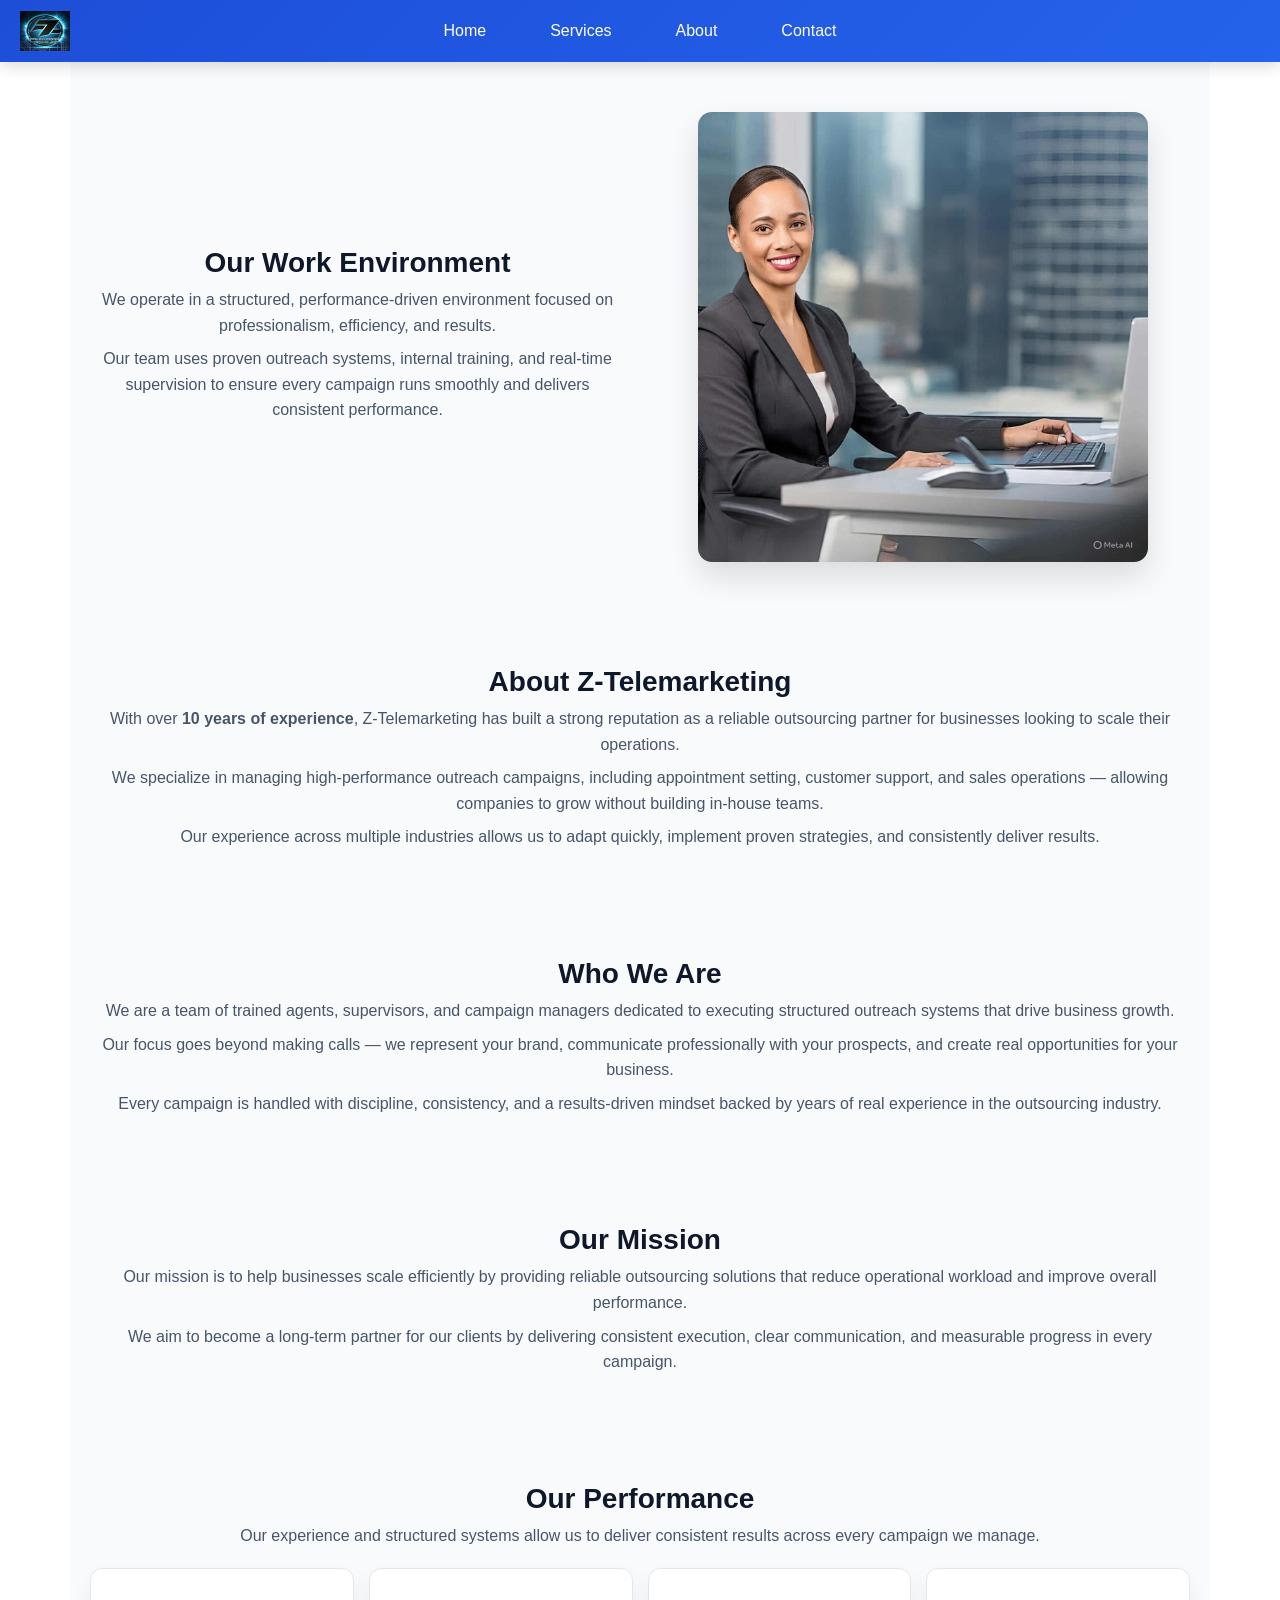
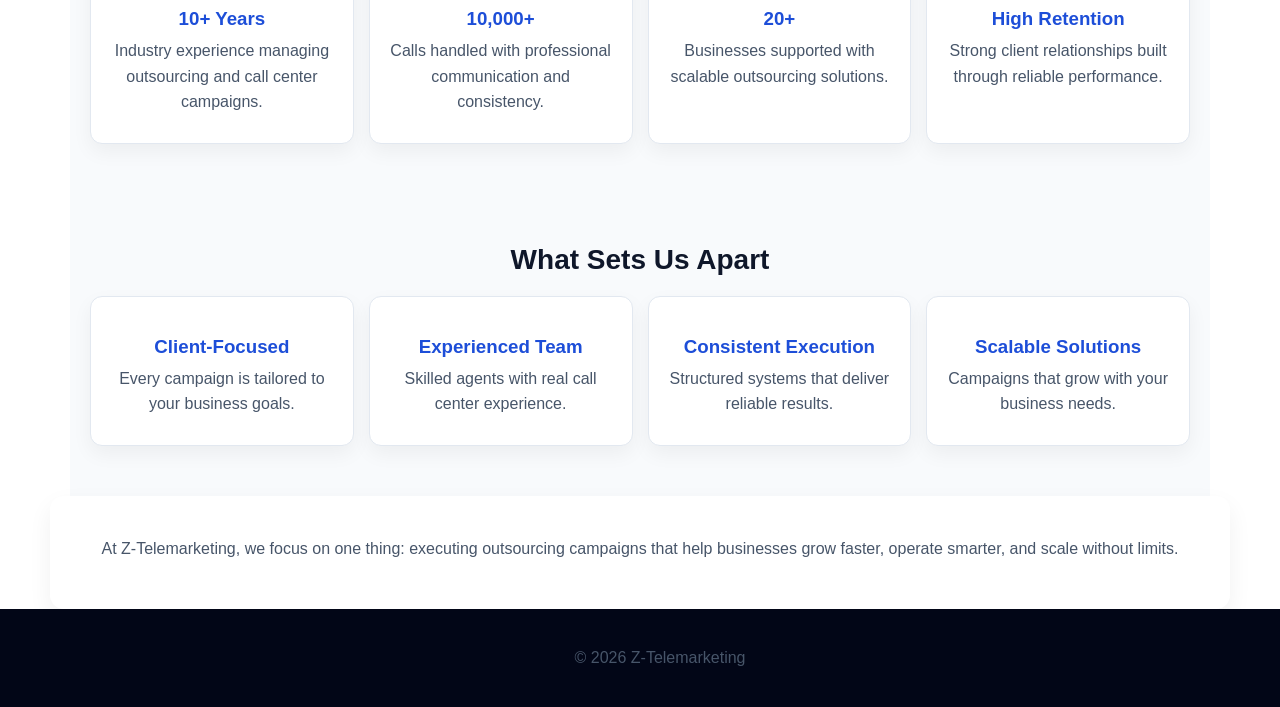
==== about.html @ 112f91d5 "Change section class from 'split' to 'section flex'" ====
<!DOCTYPE html>
<html>
<head>
<title>About</title>
<link rel="stylesheet" href="style.css">

<style>

/* GLOBAL RESET */
body {
    margin: 0;
    font-family: Arial, sans-serif;
    background: #f8fafc;
    color: #0f172a;
}

/* NAVBAR */
nav {
    display: flex;
    align-items: center;
    gap: 18px;
    padding: 15px 30px;
    background: linear-gradient(135deg, #1d4ed8, #2563eb);
    position: sticky;
    top: 0;
    z-index: 1000;
    box-shadow: 0 4px 15px rgba(0,0,0,0.15);
}

nav img {
    height: 40px;
}

nav a {
    color: white;
    text-decoration: none;
    font-weight: 500;
    padding: 7px 12px;
    border-radius: 6px;
    transition: 0.25s;
}

nav a:hover {
    background: rgba(255,255,255,0.15);
}

nav a.active {
    background: rgba(255,255,255,0.25);
}

/* SECTIONS (FIXED SPACING 🔥) */
.section {
    padding: 50px 20px; /* reduced from 80px */
    max-width: 1100px;
    margin: auto;
}

/* TITLES */
h2 {
    font-size: 28px;
    margin-bottom: 10px;
}

/* TEXT */
p {
    font-size: 16px;
    line-height: 1.6;
    color: #475569;
}

/* FLEX */
.flex {
    display: flex;
    align-items: center;
    justify-content: space-between;
    gap: 30px;
    flex-wrap: wrap;
}

/* IMAGE */
.section img {
    width: 100%;
    max-width: 450px;
    border-radius: 14px;
    box-shadow: 0 15px 30px rgba(0,0,0,0.12);
}

/* CARDS */
.cards {
    display: grid;
    grid-template-columns: repeat(auto-fit, minmax(220px, 1fr));
    gap: 15px;
    margin-top: 20px;
}

.card {
    background: white;
    padding: 20px;
    border-radius: 12px;
    border: 1px solid #e2e8f0;
    box-shadow: 0 8px 20px rgba(0,0,0,0.05);
}

.card h3 {
    color: #1d4ed8;
    margin-bottom: 8px;
}

/* FINAL */
.final {
    background: white;
    text-align: center;
    padding: 40px;
    border-radius: 14px;
    box-shadow: 0 10px 25px rgba(0,0,0,0.06);
}

</style>
</head>
<meta name="viewport" content="width=device-width, initial-scale=1.0">
<body>

<!-- NAV -->

<nav>
    <img src="logo.png">

    <div class="nav-links">
        <a href="index.html">Home</a>
        <a href="services.html">Services</a>
        <a href="about.html">About</a>
        <a href="contact.html">Contact</a>
    </div>
</nav>
<!-- WORK ENVIRONMENT -->
<section class="section flex">

<div style="flex:1; min-width:280px;">
<h2>Our Work Environment</h2>

<p>
We operate in a structured, performance-driven environment focused on professionalism, efficiency, and results.
</p>

<p>
Our team uses proven outreach systems, internal training, and real-time supervision to ensure every campaign runs smoothly and delivers consistent performance.
</p>
</div>

<div style="flex:1; min-width:280px;">
<img src="office.png">
</div>

</section>

<!-- ABOUT -->
<section class="section" style="text-align:center;">

<h2>About Z-Telemarketing</h2>

<p>
With over <strong>10 years of experience</strong>, Z-Telemarketing has built a strong reputation as a reliable outsourcing partner for businesses looking to scale their operations.
</p>

<p>
We specialize in managing high-performance outreach campaigns, including appointment setting, customer support, and sales operations — allowing companies to grow without building in-house teams.
</p>

<p>
Our experience across multiple industries allows us to adapt quickly, implement proven strategies, and consistently deliver results.
</p>

</section>

<!-- WHO WE ARE -->
<section class="section">

<h2>Who We Are</h2>

<p>
We are a team of trained agents, supervisors, and campaign managers dedicated to executing structured outreach systems that drive business growth.
</p>

<p>
Our focus goes beyond making calls — we represent your brand, communicate professionally with your prospects, and create real opportunities for your business.
</p>

<p>
Every campaign is handled with discipline, consistency, and a results-driven mindset backed by years of real experience in the outsourcing industry.
</p>

</section>

<!-- MISSION -->
<section class="section">

<h2>Our Mission</h2>

<p>
Our mission is to help businesses scale efficiently by providing reliable outsourcing solutions that reduce operational workload and improve overall performance.
</p>

<p>
We aim to become a long-term partner for our clients by delivering consistent execution, clear communication, and measurable progress in every campaign.
</p>

</section>

<!-- RESULTS (FIXED 🔥) -->
<section class="section" style="text-align:center;">

<h2>Our Performance</h2>

<p>
Our experience and structured systems allow us to deliver consistent results across every campaign we manage.
</p>

<div class="cards">

<div class="card">
<h3>10+ Years</h3>
<p>Industry experience managing outsourcing and call center campaigns.</p>
</div>

<div class="card">
<h3>10,000+</h3>
<p>Calls handled with professional communication and consistency.</p>
</div>

<div class="card">
<h3>20+</h3>
<p>Businesses supported with scalable outsourcing solutions.</p>
</div>

<div class="card">
<h3>High Retention</h3>
<p>Strong client relationships built through reliable performance.</p>
</div>

</div>

</section>

<!-- WHAT SETS US APART -->
<section class="section">

<h2>What Sets Us Apart</h2>

<div class="cards">

<div class="card">
<h3>Client-Focused</h3>
<p>Every campaign is tailored to your business goals.</p>
</div>

<div class="card">
<h3>Experienced Team</h3>
<p>Skilled agents with real call center experience.</p>
</div>

<div class="card">
<h3>Consistent Execution</h3>
<p>Structured systems that deliver reliable results.</p>
</div>

<div class="card">
<h3>Scalable Solutions</h3>
<p>Campaigns that grow with your business needs.</p>
</div>

</div>

</section>

<!-- FINAL -->
<section class="section final">

<p>
At Z-Telemarketing, we focus on one thing: executing outsourcing campaigns that help businesses grow faster, operate smarter, and scale without limits.
</p>

</section>
<footer>
<p>© 2026 Z-Telemarketing</p>

</body>
</html>
---- style.css ----
body {
    margin: 0;
    font-family: Arial, sans-serif;
    background: white;
    overflow-x: hidden;
    color: #0f172a;
}

/* NAVBAR (GLOBAL FIXED) */
nav {
    background: linear-gradient(135deg, #1d4ed8, #2563eb); /* 🔥 SAME EVERYWHERE */
    display: flex;
    align-items: center;
    justify-content: center;
    padding: 15px 20px;
    position: sticky;
    top: 0;
    z-index: 1000;
}

/* NAV LINKS */
.nav-links {
    display: flex;
    gap: 40px;
}

/* LOGO LEFT */
nav img {
    position: absolute;
    left: 20px;
    width: 50px;
}

/* LINKS */
nav a {
    color: white;
    text-decoration: none;
    font-weight: 500;
    padding: 6px 10px;
    border-radius: 6px;
    transition: 0.3s;
}

/* ACTIVE + HOVER */
nav a.active {
    background: rgba(255,255,255,0.25);
    transform: scale(1.05);
}

nav a:hover {
    background: rgba(255,255,255,0.15);
}

/* HERO */
.hero {
    background: linear-gradient(135deg, #1d4ed8, #3b82f6, #60a5fa);
    color: white;
    text-align: center;
    padding: 55px 20px;
    margin: 0;
}

/* BUTTON */
.btn {
    display: inline-block;
    background: white;
    color: #1d4ed8;
    padding: 10px 20px;
    text-decoration: none;
    border-radius: 6px;
    margin-top: 15px;
    width: auto !important;
}

.btn:hover {
    background: #e2e8f0;
}

/* SECTIONS (FIXED SPACING) */
.section {
    padding: 35px 20px;
    text-align: center;
    background: #f8fafc;
    max-width: 1100px;
    margin: 0 auto 10px auto; /* 🔥 removes big gaps */
}

.section h2 {
    margin: 0 0 8px 0;
}

.section p {
    margin: 0 0 8px 0;
    line-height: 1.6;
}

/* GRID */
.cards {
    display: grid;
    grid-template-columns: repeat(auto-fit, minmax(220px, 1fr));
    gap: 20px;
    margin-top: 20px;
}

/* CARD */
.card {
    background: white;
    padding: 20px;
    border-radius: 12px;
    color: #0f172a;
    box-shadow: 0 8px 20px rgba(0,0,0,0.08);
    border: 1px solid #e2e8f0;
    transition: 0.3s;
}

.card:hover {
    transform: translateY(-5px);
    box-shadow: 0 12px 25px rgba(0,0,0,0.12);
}

.card h3 {
    color: #1d4ed8;
}

/* SERVICE CARDS */
.service-card {
    background: white;
    padding: 30px 20px;
    border-radius: 12px;
    text-align: center;
    box-shadow: 0 8px 25px rgba(0,0,0,0.08);
    transition: 0.3s;
}

.service-card:hover {
    transform: translateY(-5px);
    box-shadow: 0 12px 30px rgba(0,0,0,0.12);
}

.service-card h3 {
    color: #2563eb;
    margin-top: 10px;
}

.service-card p {
    color: #555;
    font-size: 14px;
}

/* ICON */
.icon {
    font-size: 30px;
    background: #e0ecff;
    color: #2563eb;
    width: 60px;
    height: 60px;
    display: flex;
    align-items: center;
    justify-content: center;
    border-radius: 50%;
    margin: auto;
}

/* FORM */
form {
    max-width: 500px;
    margin: 20px auto;
    text-align: center;
}

form input,
form textarea {
    width: 100%;
    padding: 14px;
    margin: 12px 0;
    border-radius: 8px;
    border: 1px solid #cbd5e1;
    font-size: 15px;
}

form input:focus,
form textarea:focus {
    border-color: #0284c7;
    box-shadow: 0 0 5px rgba(2,132,199,0.4);
    outline: none;
}

form button {
    width: auto;
    padding: 12px 25px;
    background: #0284c7;
    color: white;
    border: none;
    border-radius: 8px;
    font-size: 16px;
    cursor: pointer;
    transition: 0.3s;
}

form button:hover {
    background: #0369a1;
}

/* IMAGES */
.section img {
    max-width: 100%;
    height: auto;
    border-radius: 10px;
}

/* 🔥 FOOTER FIX (FULL WIDTH) */
footer {
    background: #020617;
    color: white;
    text-align: center;
    padding: 20px;
    width: 100%;
    margin: 0;
}

/* GLOBAL */
html, body {
    background: white !important;
}
/* 📱 MOBILE RESPONSIVE */
@media (max-width: 768px) {

    /* NAVBAR STACK */
    nav {
        flex-direction: column;
        padding: 10px;
    }

    nav img {
        position: static;
        margin-bottom: 10px;
    }

    .nav-links {
        flex-direction: column;
        gap: 10px;
        align-items: center;
    }

    /* HERO SMALLER */
    .hero {
        padding: 40px 15px;
    }

    .hero h1 {
        font-size: 22px;
    }

    .hero p {
        font-size: 14px;
    }

    /* SECTIONS */
    .section {
        padding: 25px 15px;
    }

    /* STACK SIDE-BY-SIDE CONTENT */
    .split {
    display: flex;
    align-items: center;
    justify-content: space-between;
    gap: 30px;
    flex-wrap: wrap;
}

    /* CARDS FULL WIDTH */
    .cards {
        grid-template-columns: 1fr;
    }

    /* BUTTON */
    .btn {
        width: 100%;
        max-width: 250px;
    }

    /* FORM */
    form {
        width: 100%;
        padding: 0 10px;
    }

}
/* ================= MOBILE FIX ================= */
@media (max-width: 768px) {

    /* NAVBAR FIX */
    nav {
        flex-direction: column;
        justify-content: center;
        align-items: center;
        padding: 20px;
    }

    nav img {
        position: static;
        margin-bottom: 10px;
    }

    .nav-links {
        flex-direction: column;
        gap: 15px;
        align-items: center;
    }

    /* HERO TEXT */
    .hero {
        padding: 40px 15px;
    }

    .hero h1 {
        font-size: 22px;
    }

    .hero p {
        font-size: 14px;
    }

    /* FLEX / SPLIT FIX (THIS IS THE BIG ONE) */
    .flex,
    .split {
        flex-direction: column;
        text-align: center;
    }

    .flex div,
    .split div {
        text-align: center;
    }

    /* IMAGE FIX */
    .section img {
        max-width: 100%;
        height: auto;
    }

    /* SECTIONS */
    .section {
        padding: 30px 15px;
    }

    /* CARDS */
    .cards {
        grid-template-columns: 1fr;
    }

    /* FORM */
    form {
        width: 100%;
        padding: 0 10px;
    }
}
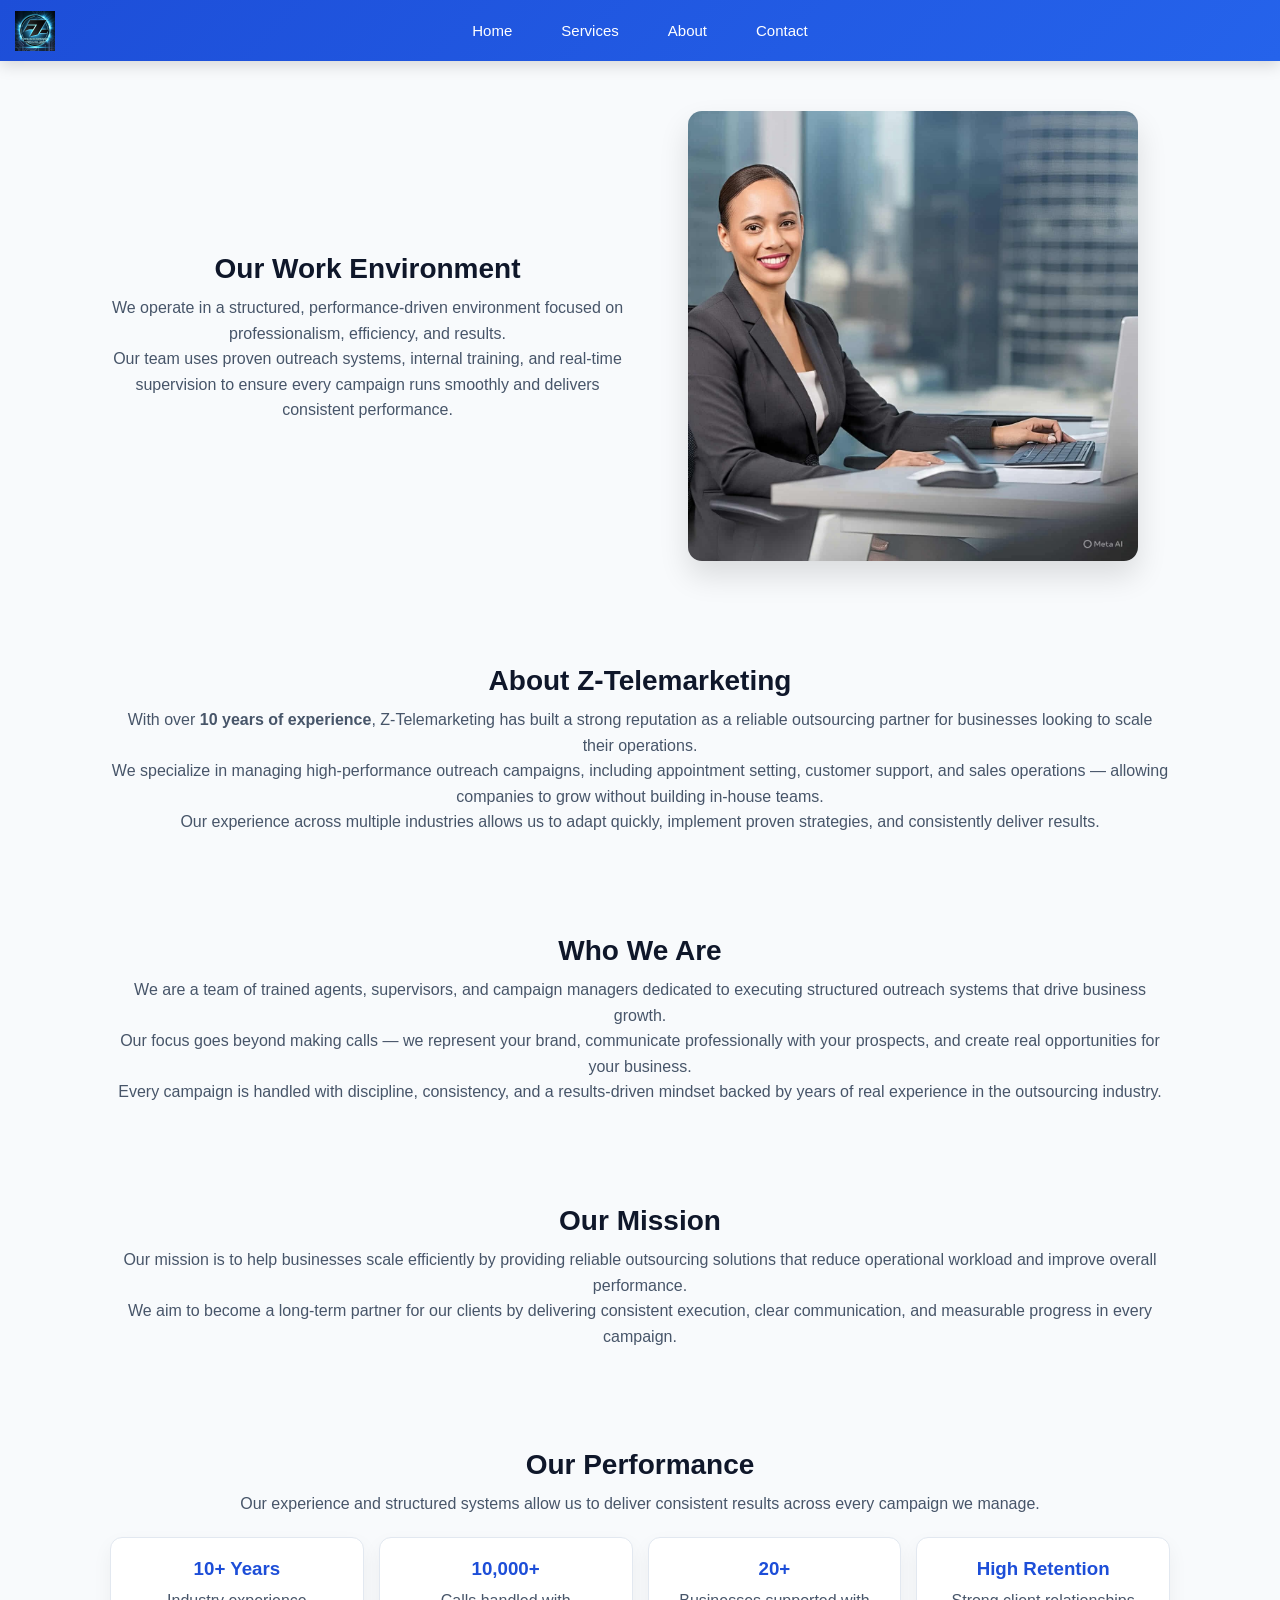
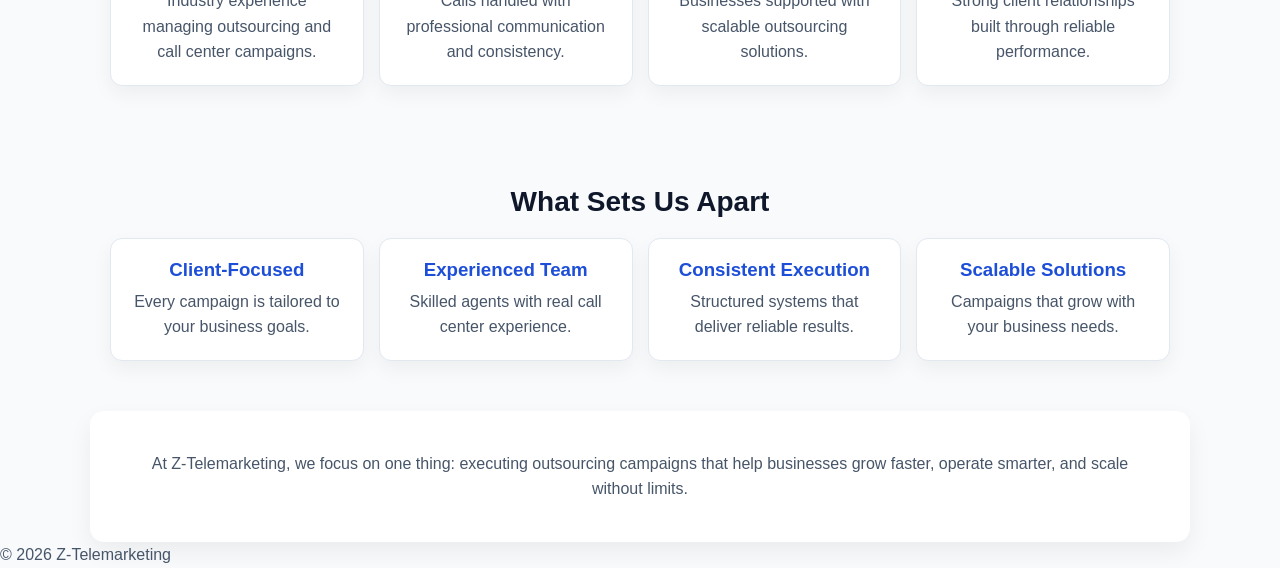
==== commit 25748dc4: "Implement scroll-based navigation visibility Added a scroll event listener to hide and show the navi" ====
--- a/about.html
+++ b/about.html
@@ -282,6 +282,21 @@
 </section>
 <footer>
 <p>© 2026 Z-Telemarketing</p>
-
+<script>
+let lastScroll = 0;
+const nav = document.querySelector("nav");
+
+window.addEventListener("scroll", () => {
+    let currentScroll = window.pageYOffset;
+
+    if (currentScroll > lastScroll) {
+        nav.classList.add("hide");
+    } else {
+        nav.classList.remove("hide");
+    }
+
+    lastScroll = currentScroll;
+});
+</script>
 </body>
 </html>
--- a/style.css
+++ b/style.css
@@ -1,100 +1,94 @@
-body {
+/* RESET */
+* {
     margin: 0;
+    padding: 0;
+    box-sizing: border-box;
+}
+
+html, body {
+    width: 100%;
+    overflow-x: hidden;
     font-family: Arial, sans-serif;
-    background: white;
-    overflow-x: hidden;
     color: #0f172a;
 }
 
-/* NAVBAR (GLOBAL FIXED) */
+/* NAVBAR (CONSISTENT COLOR) */
 nav {
-    background: linear-gradient(135deg, #1d4ed8, #2563eb); /* 🔥 SAME EVERYWHERE */
+    background: #0284c7; /* SAME across ALL pages */
     display: flex;
     align-items: center;
     justify-content: center;
-    padding: 15px 20px;
-    position: sticky;
+    padding: 10px 20px;
+    position: fixed; /* 🔥 needed for hide on scroll */
+    width: 100%;
     top: 0;
     z-index: 1000;
+    transition: top 0.3s;
 }
 
-/* NAV LINKS */
-.nav-links {
-    display: flex;
-    gap: 40px;
+/* HIDE NAV ON SCROLL */
+nav.hide {
+    top: -80px;
 }
 
-/* LOGO LEFT */
+/* LOGO */
 nav img {
     position: absolute;
-    left: 20px;
-    width: 50px;
+    left: 15px;
+    width: 40px;
 }
 
 /* LINKS */
+.nav-links {
+    display: flex;
+    gap: 25px;
+}
+
 nav a {
     color: white;
     text-decoration: none;
-    font-weight: 500;
-    padding: 6px 10px;
+    font-size: 15px;
+    padding: 5px 8px;
     border-radius: 6px;
-    transition: 0.3s;
 }
 
-/* ACTIVE + HOVER */
 nav a.active {
     background: rgba(255,255,255,0.25);
-    transform: scale(1.05);
 }
 
-nav a:hover {
-    background: rgba(255,255,255,0.15);
+/* HERO (IMAGE BACKGROUND) */
+.hero {
+    background: url('background.jpg') center/cover no-repeat;
+    color: white;
+    text-align: center;
+    padding: 100px 20px 60px;
+    position: relative;
+    margin-top: 60px; /* 🔥 prevents overlap with navbar */
 }
 
-/* HERO */
-.hero {
-    background: linear-gradient(135deg, #1d4ed8, #3b82f6, #60a5fa);
-    color: white;
-    text-align: center;
-    padding: 55px 20px;
-    margin: 0;
+.hero::before {
+    content: "";
+    position: absolute;
+    width: 100%;
+    height: 100%;
+    background: rgba(0,0,0,0.5);
+    top: 0;
+    left: 0;
 }
 
-/* BUTTON */
-.btn {
-    display: inline-block;
-    background: white;
-    color: #1d4ed8;
-    padding: 10px 20px;
-    text-decoration: none;
-    border-radius: 6px;
-    margin-top: 15px;
-    width: auto !important;
+.hero * {
+    position: relative;
 }
 
-.btn:hover {
-    background: #e2e8f0;
+/* SECTIONS */
+.section {
+    padding: 40px 20px;
+    max-width: 1100px;
+    margin: auto;
+    text-align: center;
 }
 
-/* SECTIONS (FIXED SPACING) */
-.section {
-    padding: 35px 20px;
-    text-align: center;
-    background: #f8fafc;
-    max-width: 1100px;
-    margin: 0 auto 10px auto; /* 🔥 removes big gaps */
-}
-
-.section h2 {
-    margin: 0 0 8px 0;
-}
-
-.section p {
-    margin: 0 0 8px 0;
-    line-height: 1.6;
-}
-
-/* GRID */
+/* CARDS */
 .cards {
     display: grid;
     grid-template-columns: repeat(auto-fit, minmax(220px, 1fr));
@@ -102,257 +96,39 @@
     margin-top: 20px;
 }
 
-/* CARD */
 .card {
     background: white;
     padding: 20px;
     border-radius: 12px;
-    color: #0f172a;
     box-shadow: 0 8px 20px rgba(0,0,0,0.08);
-    border: 1px solid #e2e8f0;
-    transition: 0.3s;
 }
 
-.card:hover {
-    transform: translateY(-5px);
-    box-shadow: 0 12px 25px rgba(0,0,0,0.12);
+/* FOUNDER SECTION */
+.founder {
+    display: flex;
+    align-items: center;
+    gap: 30px;
+    flex-wrap: wrap;
+    text-align: left;
 }
 
-.card h3 {
-    color: #1d4ed8;
+.founder img {
+    width: 200px;
+    border-radius: 12px;
 }
 
-/* SERVICE CARDS */
-.service-card {
-    background: white;
-    padding: 30px 20px;
-    border-radius: 12px;
-    text-align: center;
-    box-shadow: 0 8px 25px rgba(0,0,0,0.08);
-    transition: 0.3s;
-}
-
-.service-card:hover {
-    transform: translateY(-5px);
-    box-shadow: 0 12px 30px rgba(0,0,0,0.12);
-}
-
-.service-card h3 {
-    color: #2563eb;
-    margin-top: 10px;
-}
-
-.service-card p {
-    color: #555;
-    font-size: 14px;
-}
-
-/* ICON */
-.icon {
-    font-size: 30px;
-    background: #e0ecff;
-    color: #2563eb;
-    width: 60px;
-    height: 60px;
-    display: flex;
-    align-items: center;
-    justify-content: center;
-    border-radius: 50%;
-    margin: auto;
-}
-
-/* FORM */
-form {
-    max-width: 500px;
-    margin: 20px auto;
-    text-align: center;
-}
-
-form input,
-form textarea {
-    width: 100%;
-    padding: 14px;
-    margin: 12px 0;
-    border-radius: 8px;
-    border: 1px solid #cbd5e1;
-    font-size: 15px;
-}
-
-form input:focus,
-form textarea:focus {
-    border-color: #0284c7;
-    box-shadow: 0 0 5px rgba(2,132,199,0.4);
-    outline: none;
-}
-
-form button {
-    width: auto;
-    padding: 12px 25px;
-    background: #0284c7;
-    color: white;
-    border: none;
-    border-radius: 8px;
-    font-size: 16px;
-    cursor: pointer;
-    transition: 0.3s;
-}
-
-form button:hover {
-    background: #0369a1;
-}
-
-/* IMAGES */
-.section img {
-    max-width: 100%;
-    height: auto;
-    border-radius: 10px;
-}
-
-/* 🔥 FOOTER FIX (FULL WIDTH) */
-footer {
-    background: #020617;
-    color: white;
-    text-align: center;
-    padding: 20px;
-    width: 100%;
-    margin: 0;
-}
-
-/* GLOBAL */
-html, body {
-    background: white !important;
-}
-/* 📱 MOBILE RESPONSIVE */
+/* MOBILE FIX */
 @media (max-width: 768px) {
-
-    /* NAVBAR STACK */
-    nav {
-        flex-direction: column;
-        padding: 10px;
+    .nav-links {
+        gap: 15px;
     }
 
-    nav img {
-        position: static;
-        margin-bottom: 10px;
+    .hero {
+        padding: 90px 15px 50px;
     }
 
-    .nav-links {
-        flex-direction: column;
-        gap: 10px;
-        align-items: center;
-    }
-
-    /* HERO SMALLER */
-    .hero {
-        padding: 40px 15px;
-    }
-
-    .hero h1 {
-        font-size: 22px;
-    }
-
-    .hero p {
-        font-size: 14px;
-    }
-
-    /* SECTIONS */
-    .section {
-        padding: 25px 15px;
-    }
-
-    /* STACK SIDE-BY-SIDE CONTENT */
-    .split {
-    display: flex;
-    align-items: center;
-    justify-content: space-between;
-    gap: 30px;
-    flex-wrap: wrap;
-}
-
-    /* CARDS FULL WIDTH */
-    .cards {
-        grid-template-columns: 1fr;
-    }
-
-    /* BUTTON */
-    .btn {
-        width: 100%;
-        max-width: 250px;
-    }
-
-    /* FORM */
-    form {
-        width: 100%;
-        padding: 0 10px;
-    }
-
-}
-/* ================= MOBILE FIX ================= */
-@media (max-width: 768px) {
-
-    /* NAVBAR FIX */
-    nav {
-        flex-direction: column;
-        justify-content: center;
-        align-items: center;
-        padding: 20px;
-    }
-
-    nav img {
-        position: static;
-        margin-bottom: 10px;
-    }
-
-    .nav-links {
-        flex-direction: column;
-        gap: 15px;
-        align-items: center;
-    }
-
-    /* HERO TEXT */
-    .hero {
-        padding: 40px 15px;
-    }
-
-    .hero h1 {
-        font-size: 22px;
-    }
-
-    .hero p {
-        font-size: 14px;
-    }
-
-    /* FLEX / SPLIT FIX (THIS IS THE BIG ONE) */
-    .flex,
-    .split {
+    .founder {
         flex-direction: column;
         text-align: center;
     }
-
-    .flex div,
-    .split div {
-        text-align: center;
-    }
-
-    /* IMAGE FIX */
-    .section img {
-        max-width: 100%;
-        height: auto;
-    }
-
-    /* SECTIONS */
-    .section {
-        padding: 30px 15px;
-    }
-
-    /* CARDS */
-    .cards {
-        grid-template-columns: 1fr;
-    }
-
-    /* FORM */
-    form {
-        width: 100%;
-        padding: 0 10px;
-    }
 }
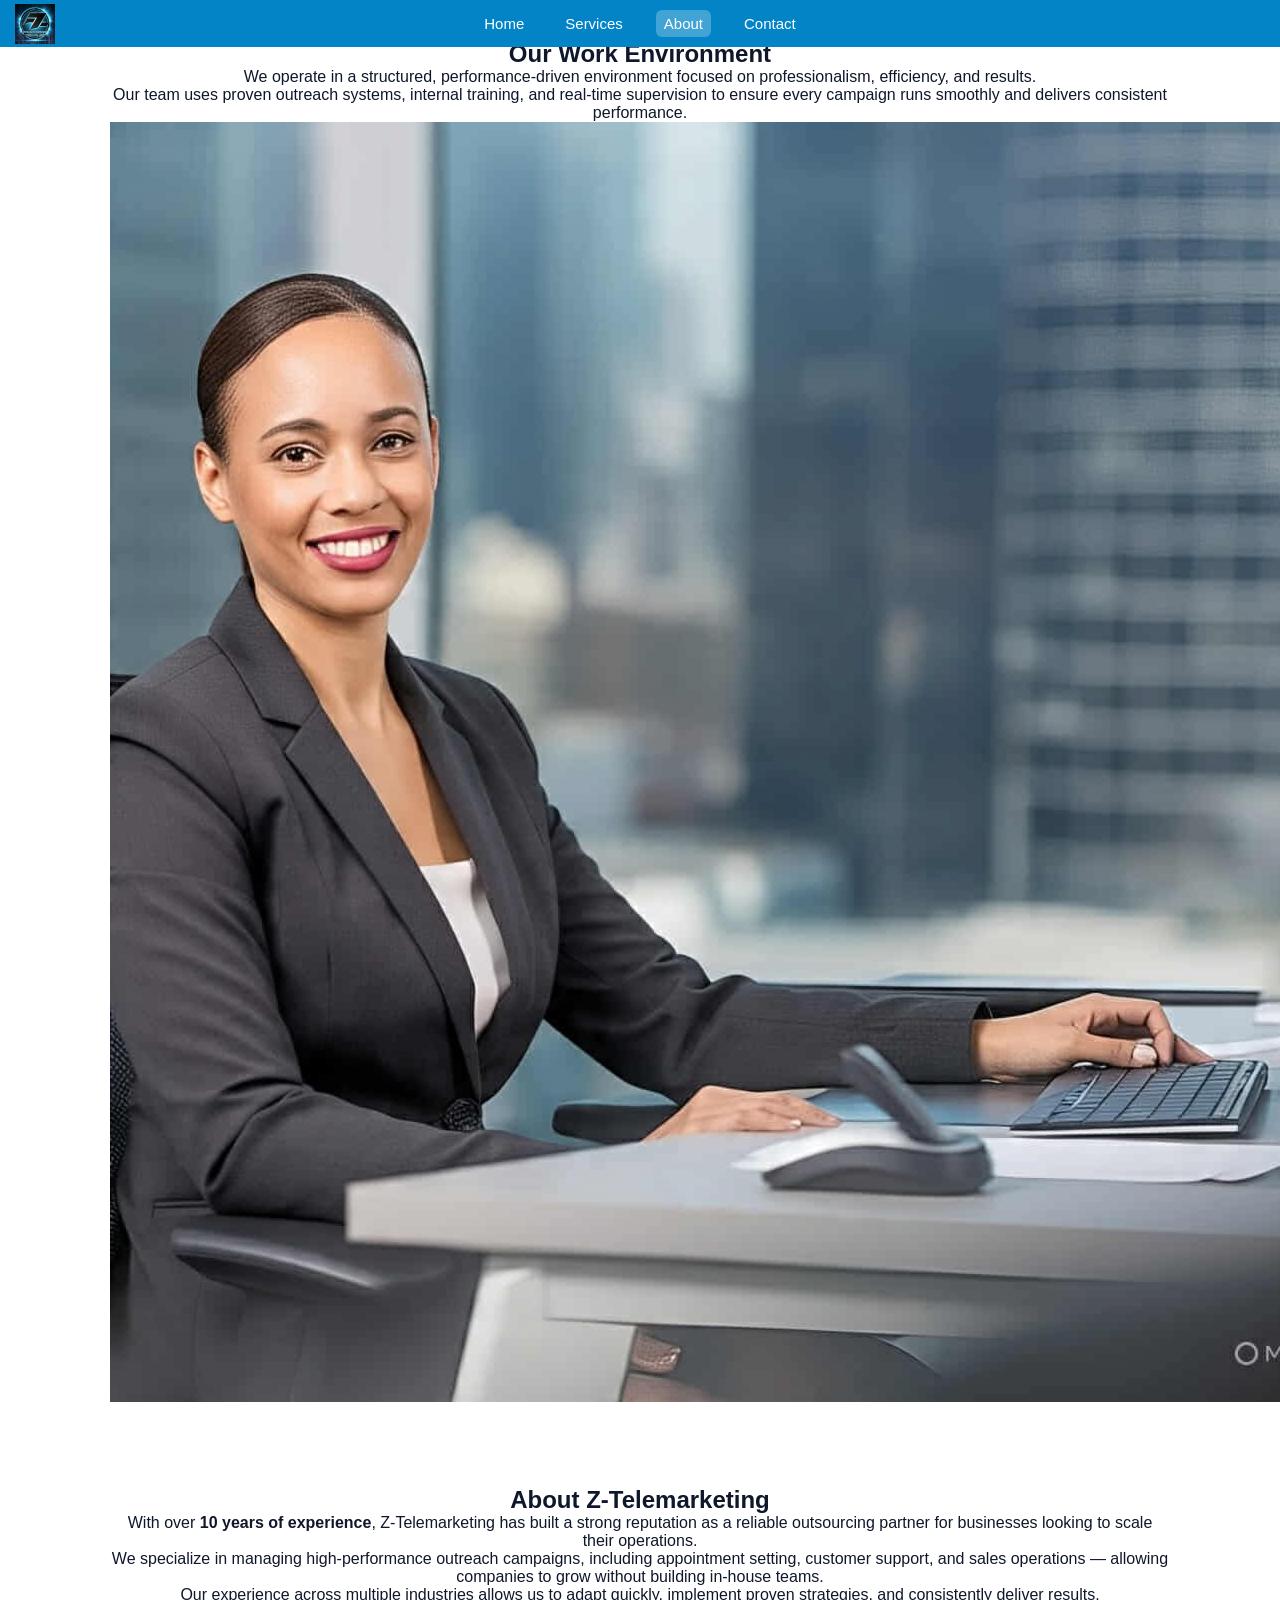
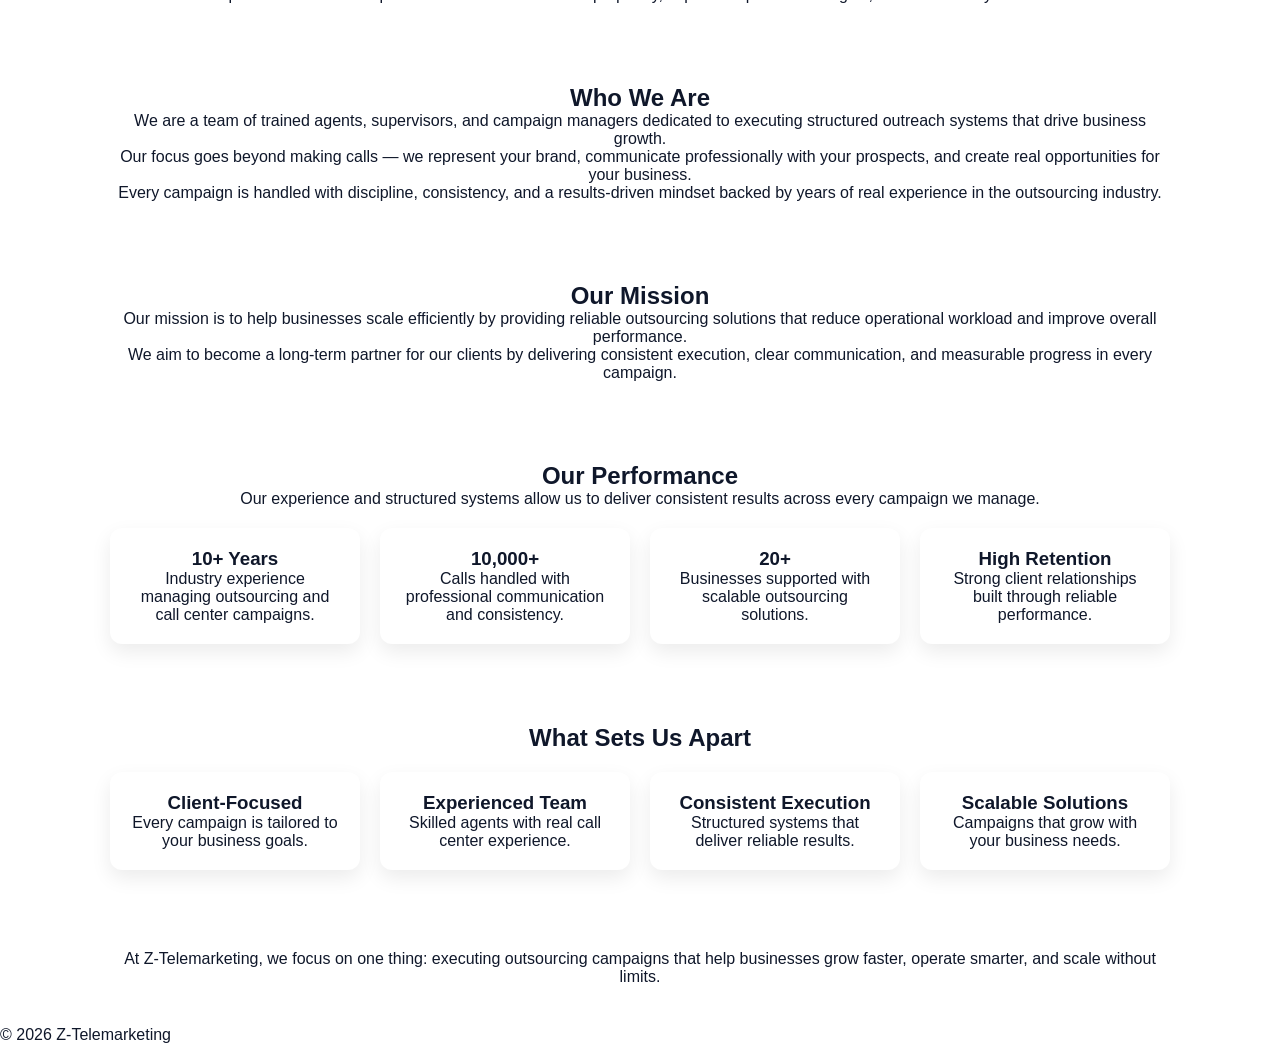
==== commit 05dcb347: "Refactor about.html by cleaning up styles and adding footer Removed inline CSS styles and added a fo" ====
--- a/about.html
+++ b/about.html
@@ -3,135 +3,23 @@
 <head>
 <title>About</title>
 <link rel="stylesheet" href="style.css">
+<meta name="viewport" content="width=device-width, initial-scale=1.0">
+</head>
 
-<style>
-
-/* GLOBAL RESET */
-body {
-    margin: 0;
-    font-family: Arial, sans-serif;
-    background: #f8fafc;
-    color: #0f172a;
-}
-
-/* NAVBAR */
-nav {
-    display: flex;
-    align-items: center;
-    gap: 18px;
-    padding: 15px 30px;
-    background: linear-gradient(135deg, #1d4ed8, #2563eb);
-    position: sticky;
-    top: 0;
-    z-index: 1000;
-    box-shadow: 0 4px 15px rgba(0,0,0,0.15);
-}
-
-nav img {
-    height: 40px;
-}
-
-nav a {
-    color: white;
-    text-decoration: none;
-    font-weight: 500;
-    padding: 7px 12px;
-    border-radius: 6px;
-    transition: 0.25s;
-}
-
-nav a:hover {
-    background: rgba(255,255,255,0.15);
-}
-
-nav a.active {
-    background: rgba(255,255,255,0.25);
-}
-
-/* SECTIONS (FIXED SPACING 🔥) */
-.section {
-    padding: 50px 20px; /* reduced from 80px */
-    max-width: 1100px;
-    margin: auto;
-}
-
-/* TITLES */
-h2 {
-    font-size: 28px;
-    margin-bottom: 10px;
-}
-
-/* TEXT */
-p {
-    font-size: 16px;
-    line-height: 1.6;
-    color: #475569;
-}
-
-/* FLEX */
-.flex {
-    display: flex;
-    align-items: center;
-    justify-content: space-between;
-    gap: 30px;
-    flex-wrap: wrap;
-}
-
-/* IMAGE */
-.section img {
-    width: 100%;
-    max-width: 450px;
-    border-radius: 14px;
-    box-shadow: 0 15px 30px rgba(0,0,0,0.12);
-}
-
-/* CARDS */
-.cards {
-    display: grid;
-    grid-template-columns: repeat(auto-fit, minmax(220px, 1fr));
-    gap: 15px;
-    margin-top: 20px;
-}
-
-.card {
-    background: white;
-    padding: 20px;
-    border-radius: 12px;
-    border: 1px solid #e2e8f0;
-    box-shadow: 0 8px 20px rgba(0,0,0,0.05);
-}
-
-.card h3 {
-    color: #1d4ed8;
-    margin-bottom: 8px;
-}
-
-/* FINAL */
-.final {
-    background: white;
-    text-align: center;
-    padding: 40px;
-    border-radius: 14px;
-    box-shadow: 0 10px 25px rgba(0,0,0,0.06);
-}
-
-</style>
-</head>
-<meta name="viewport" content="width=device-width, initial-scale=1.0">
 <body>
 
 <!-- NAV -->
+<nav>
+<img src="logo.png">
 
-<nav>
-    <img src="logo.png">
+<div class="nav-links">
+<a href="index.html">Home</a>
+<a href="services.html">Services</a>
+<a href="about.html" class="active">About</a>
+<a href="contact.html">Contact</a>
+</div>
+</nav>
 
-    <div class="nav-links">
-        <a href="index.html">Home</a>
-        <a href="services.html">Services</a>
-        <a href="about.html">About</a>
-        <a href="contact.html">Contact</a>
-    </div>
-</nav>
 <!-- WORK ENVIRONMENT -->
 <section class="section flex">
 
@@ -206,7 +94,7 @@
 
 </section>
 
-<!-- RESULTS (FIXED 🔥) -->
+<!-- RESULTS -->
 <section class="section" style="text-align:center;">
 
 <h2>Our Performance</h2>
@@ -280,8 +168,12 @@
 </p>
 
 </section>
+
 <footer>
 <p>© 2026 Z-Telemarketing</p>
+</footer>
+
+<!-- NAV HIDE SCRIPT -->
 <script>
 let lastScroll = 0;
 const nav = document.querySelector("nav");
@@ -298,5 +190,6 @@
     lastScroll = currentScroll;
 });
 </script>
+
 </body>
 </html>
--- a/style.css
+++ b/style.css
@@ -58,7 +58,7 @@
 
 /* HERO (IMAGE BACKGROUND) */
 .hero {
-    background: url('background.jpg') center/cover no-repeat;
+    background: url('background.png') center/cover no-repeat;
     color: white;
     text-align: center;
     padding: 100px 20px 60px;
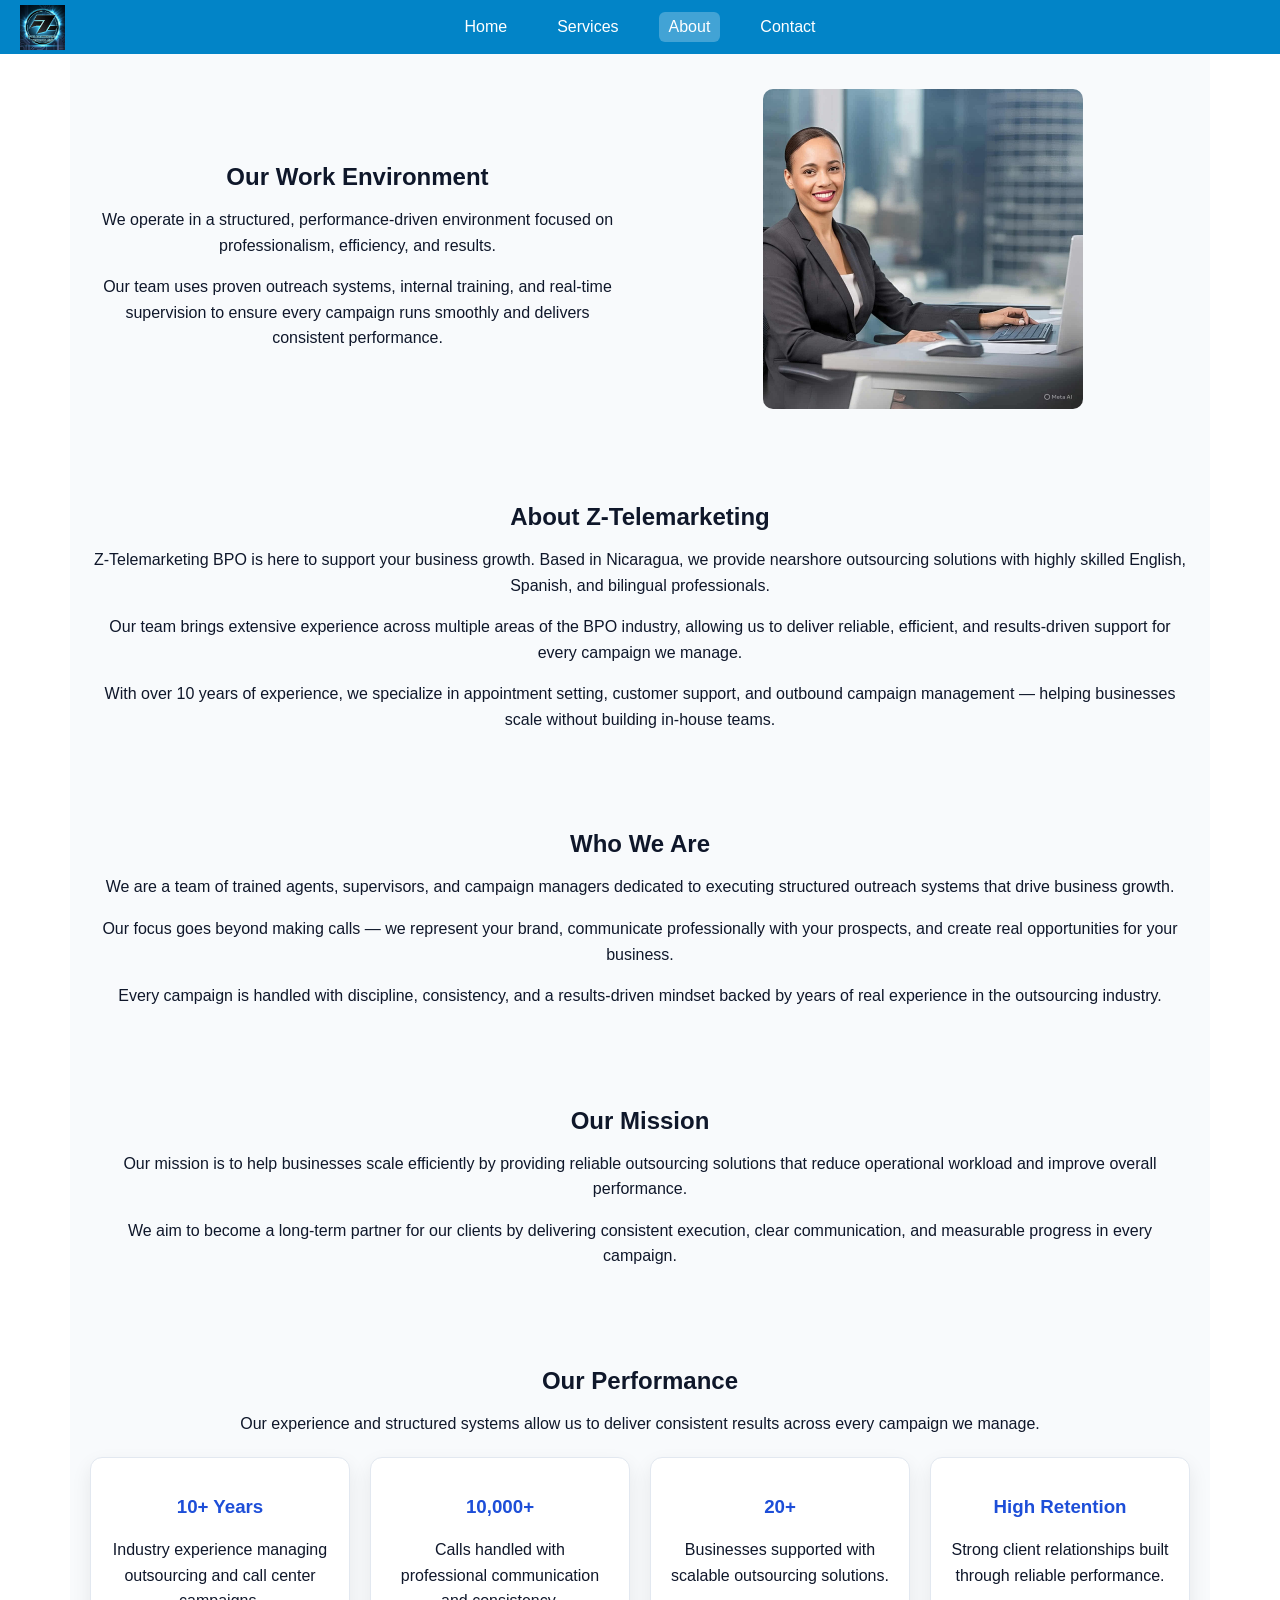
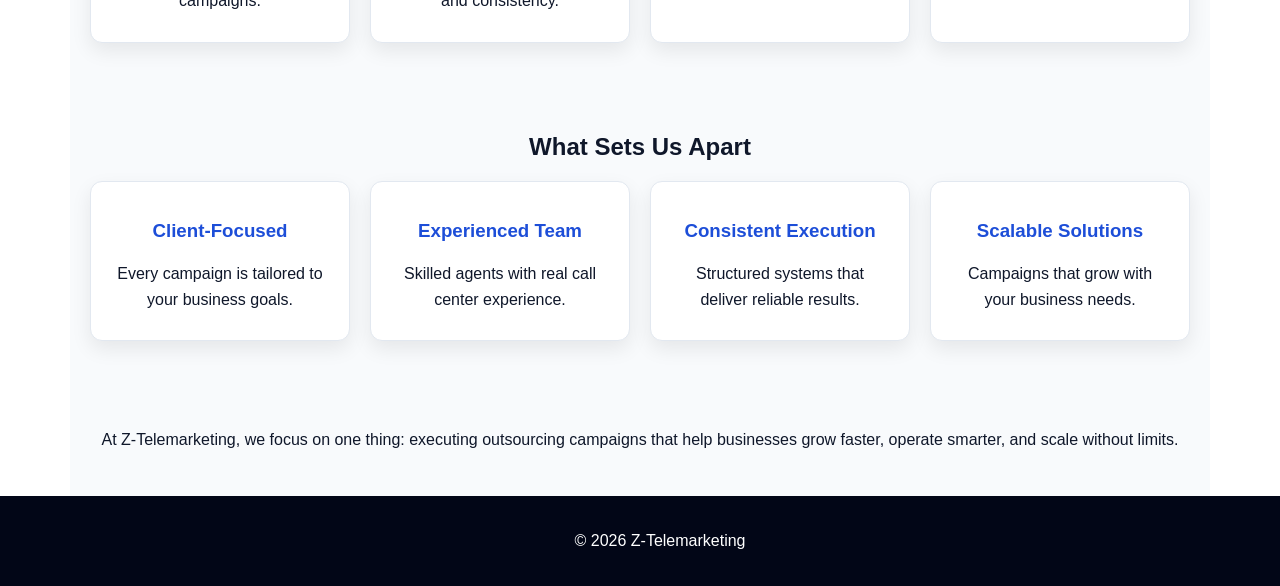
==== commit 083b7947: "Revise about section to enhance service description Updated the content to reflect Z-Telemarketing's" ====
--- a/about.html
+++ b/about.html
@@ -47,15 +47,15 @@
 <h2>About Z-Telemarketing</h2>
 
 <p>
-With over <strong>10 years of experience</strong>, Z-Telemarketing has built a strong reputation as a reliable outsourcing partner for businesses looking to scale their operations.
+Z-Telemarketing BPO is here to support your business growth. Based in Nicaragua, we provide nearshore outsourcing solutions with highly skilled English, Spanish, and bilingual professionals.
 </p>
 
 <p>
-We specialize in managing high-performance outreach campaigns, including appointment setting, customer support, and sales operations — allowing companies to grow without building in-house teams.
+Our team brings extensive experience across multiple areas of the BPO industry, allowing us to deliver reliable, efficient, and results-driven support for every campaign we manage.
 </p>
 
 <p>
-Our experience across multiple industries allows us to adapt quickly, implement proven strategies, and consistently deliver results.
+With over 10 years of experience, we specialize in appointment setting, customer support, and outbound campaign management — helping businesses scale without building in-house teams.
 </p>
 
 </section>
--- a/style.css
+++ b/style.css
@@ -1,91 +1,120 @@
-/* RESET */
-* {
+body {
     margin: 0;
-    padding: 0;
-    box-sizing: border-box;
-}
-
-html, body {
-    width: 100%;
+    font-family: Arial, sans-serif;
+    background: white;
     overflow-x: hidden;
-    font-family: Arial, sans-serif;
     color: #0f172a;
 }
 
-/* NAVBAR (CONSISTENT COLOR) */
+/* NAVBAR */
 nav {
-    background: #0284c7; /* SAME across ALL pages */
+    background: #0284c7;
     display: flex;
     align-items: center;
     justify-content: center;
-    padding: 10px 20px;
-    position: fixed; /* 🔥 needed for hide on scroll */
-    width: 100%;
+    padding: 12px 20px;
+    position: sticky;
     top: 0;
     z-index: 1000;
-    transition: top 0.3s;
-}
-
-/* HIDE NAV ON SCROLL */
-nav.hide {
-    top: -80px;
+    transition: 0.3s;
+}
+
+/* NAV LINKS */
+.nav-links {
+    display: flex;
+    gap: 30px;
 }
 
 /* LOGO */
 nav img {
     position: absolute;
-    left: 15px;
-    width: 40px;
+    left: 20px;
+    width: 45px;
 }
 
 /* LINKS */
-.nav-links {
-    display: flex;
-    gap: 25px;
-}
-
 nav a {
     color: white;
     text-decoration: none;
-    font-size: 15px;
-    padding: 5px 8px;
+    font-weight: 500;
+    padding: 6px 10px;
     border-radius: 6px;
+    transition: 0.3s;
+}
+
+nav a:hover {
+    background: rgba(255,255,255,0.15);
 }
 
 nav a.active {
     background: rgba(255,255,255,0.25);
 }
 
-/* HERO (IMAGE BACKGROUND) */
+/* HERO */
 .hero {
-    background: url('background.png') center/cover no-repeat;
-    color: white;
-    text-align: center;
-    padding: 100px 20px 60px;
-    position: relative;
-    margin-top: 60px; /* 🔥 prevents overlap with navbar */
-}
-
-.hero::before {
-    content: "";
-    position: absolute;
-    width: 100%;
-    height: 100%;
-    background: rgba(0,0,0,0.5);
-    top: 0;
-    left: 0;
-}
-
-.hero * {
-    position: relative;
+    color: white;
+    text-align: center;
+    padding: 60px 20px;
+    background-size: cover;
+    background-position: center;
+}
+
+/* BUTTON */
+.btn {
+    display: inline-block;
+    background: white;
+    color: #1d4ed8;
+    padding: 10px 20px;
+    text-decoration: none;
+    border-radius: 6px;
+    margin-top: 15px;
+}
+
+.btn:hover {
+    background: #e2e8f0;
 }
 
 /* SECTIONS */
 .section {
-    padding: 40px 20px;
+    padding: 35px 20px;
+    text-align: center;
+    background: #f8fafc;
     max-width: 1100px;
-    margin: auto;
-    text-align: center;
+    margin: 0 auto;
+}
+
+.section h2 {
+    margin-bottom: 8px;
+}
+
+.section p {
+    margin-bottom: 8px;
+    line-height: 1.6;
+}
+
+/* FLEX */
+.flex {
+    display: flex;
+    align-items: center;
+    justify-content: space-between;
+    gap: 30px;
+    flex-wrap: wrap;
+}
+
+/* IMAGES (FIXED SIZE 🔥) */
+.section img {
+    width: 100%;
+    max-width: 320px; /* 🔥 smaller so it doesn’t look huge */
+    height: auto;
+    border-radius: 10px;
+}
+
+/* FOUNDER IMAGE CENTER FIX 🔥 */
+.founder-img {
+    display: block;
+    margin: 0 auto;
+    width: 140px;
+    border-radius: 50%;
 }
 
 /* CARDS */
@@ -100,35 +129,109 @@
     background: white;
     padding: 20px;
     border-radius: 12px;
+    color: #0f172a;
     box-shadow: 0 8px 20px rgba(0,0,0,0.08);
-}
-
-/* FOUNDER SECTION */
-.founder {
+    border: 1px solid #e2e8f0;
+    transition: 0.3s;
+}
+
+.card:hover {
+    transform: translateY(-5px);
+}
+
+.card h3 {
+    color: #1d4ed8;
+}
+
+/* SERVICE CARDS */
+.service-card {
+    background: white;
+    padding: 25px 20px;
+    border-radius: 12px;
+    text-align: center;
+    box-shadow: 0 8px 25px rgba(0,0,0,0.08);
+}
+
+.icon {
+    font-size: 28px;
+    background: #e0ecff;
+    color: #2563eb;
+    width: 55px;
+    height: 55px;
     display: flex;
     align-items: center;
-    gap: 30px;
-    flex-wrap: wrap;
-    text-align: left;
-}
-
-.founder img {
-    width: 200px;
-    border-radius: 12px;
-}
-
-/* MOBILE FIX */
+    justify-content: center;
+    border-radius: 50%;
+    margin: auto;
+}
+
+/* FORM */
+form {
+    max-width: 500px;
+    margin: 20px auto;
+}
+
+form input,
+form textarea {
+    width: 100%;
+    padding: 14px;
+    margin: 12px 0;
+    border-radius: 8px;
+    border: 1px solid #cbd5e1;
+}
+
+form button {
+    padding: 12px 25px;
+    background: #0284c7;
+    color: white;
+    border: none;
+    border-radius: 8px;
+    cursor: pointer;
+}
+
+form button:hover {
+    background: #0369a1;
+}
+
+/* FOOTER */
+footer {
+    background: #020617;
+    color: white;
+    text-align: center;
+    padding: 20px;
+    width: 100%;
+}
+
+/* NAV HIDE */
+.hide {
+    transform: translateY(-100%);
+}
+
+/* 🔥 MOBILE FIX */
 @media (max-width: 768px) {
+
+    nav {
+        flex-direction: column;
+        padding: 10px;
+    }
+
+    nav img {
+        position: static;
+        width: 40px;
+        margin-bottom: 5px;
+    }
+
     .nav-links {
         gap: 15px;
-    }
-
-    .hero {
-        padding: 90px 15px 50px;
-    }
-
-    .founder {
-        flex-direction: column;
-        text-align: center;
-    }
-}
+        flex-wrap: wrap;
+        justify-content: center;
+    }
+
+    .section {
+        padding: 25px 15px;
+    }
+
+    .section img {
+        max-width: 250px;
+    }
+}
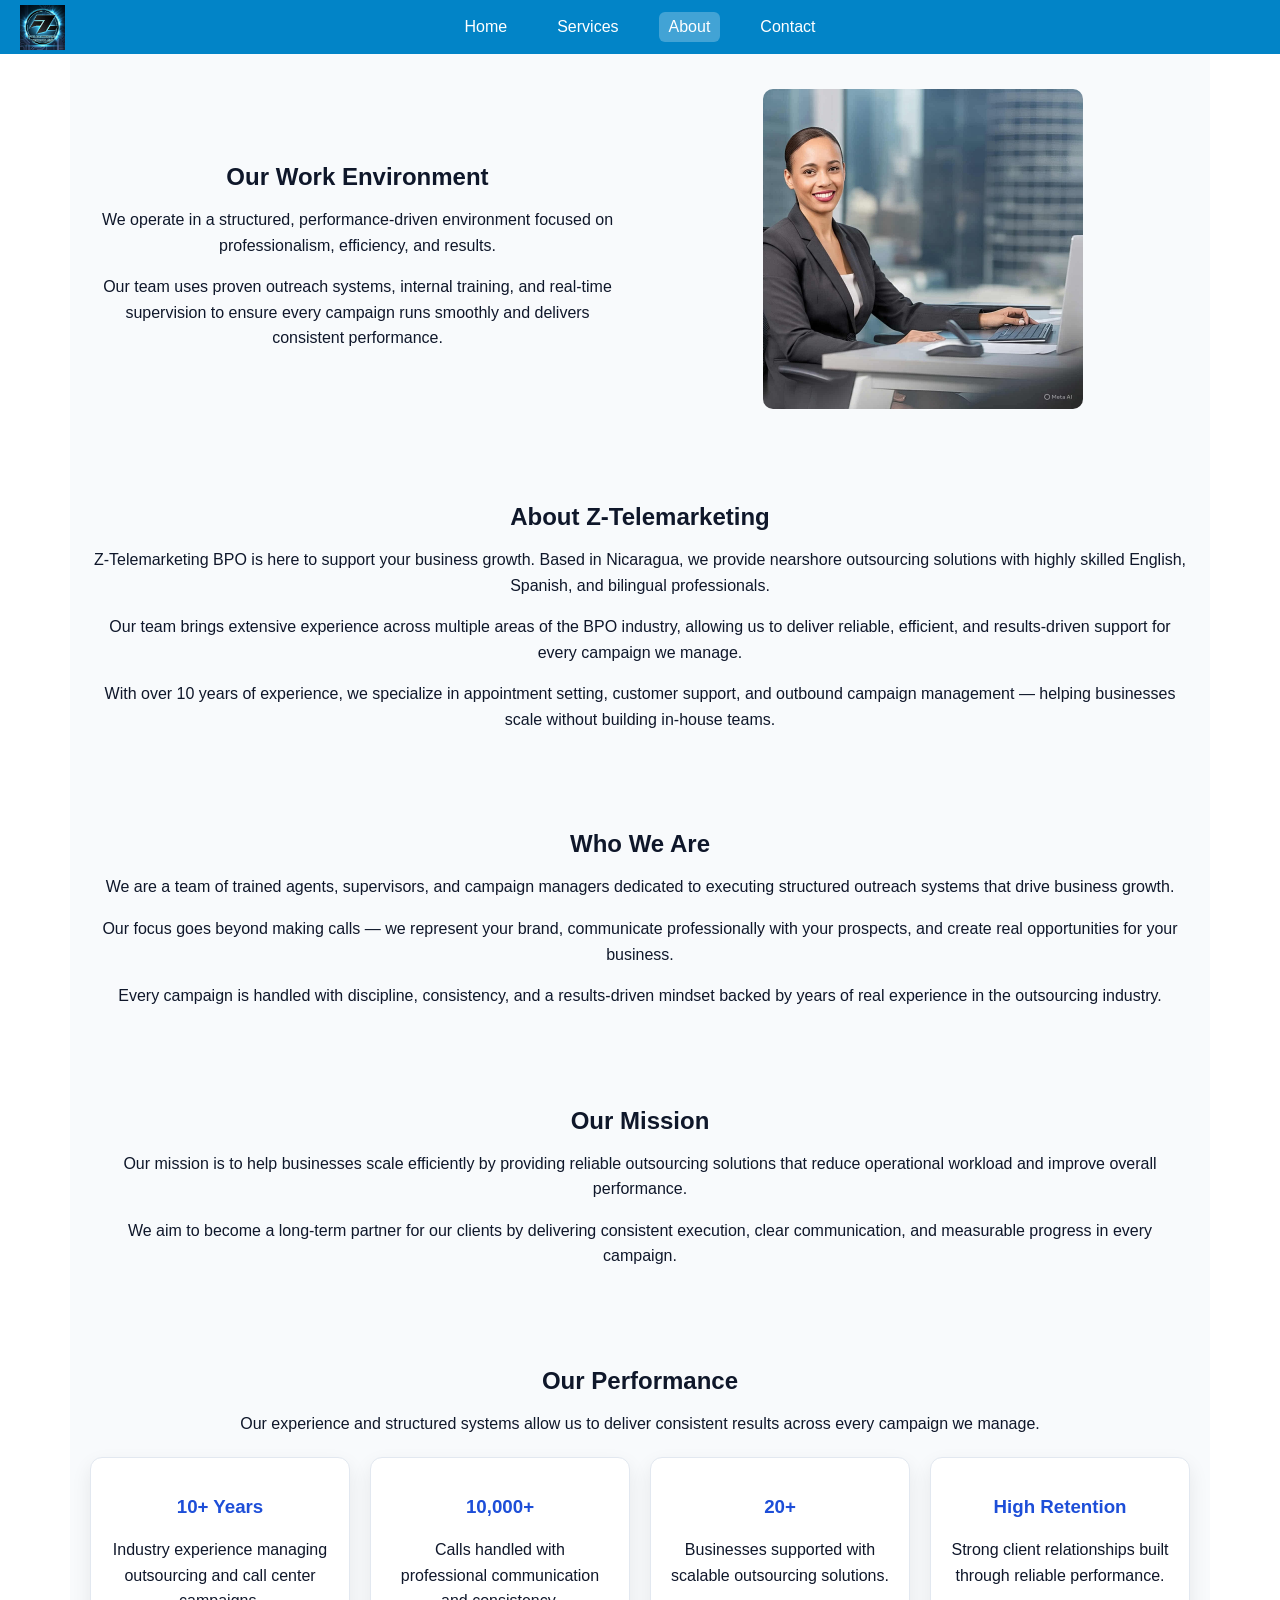
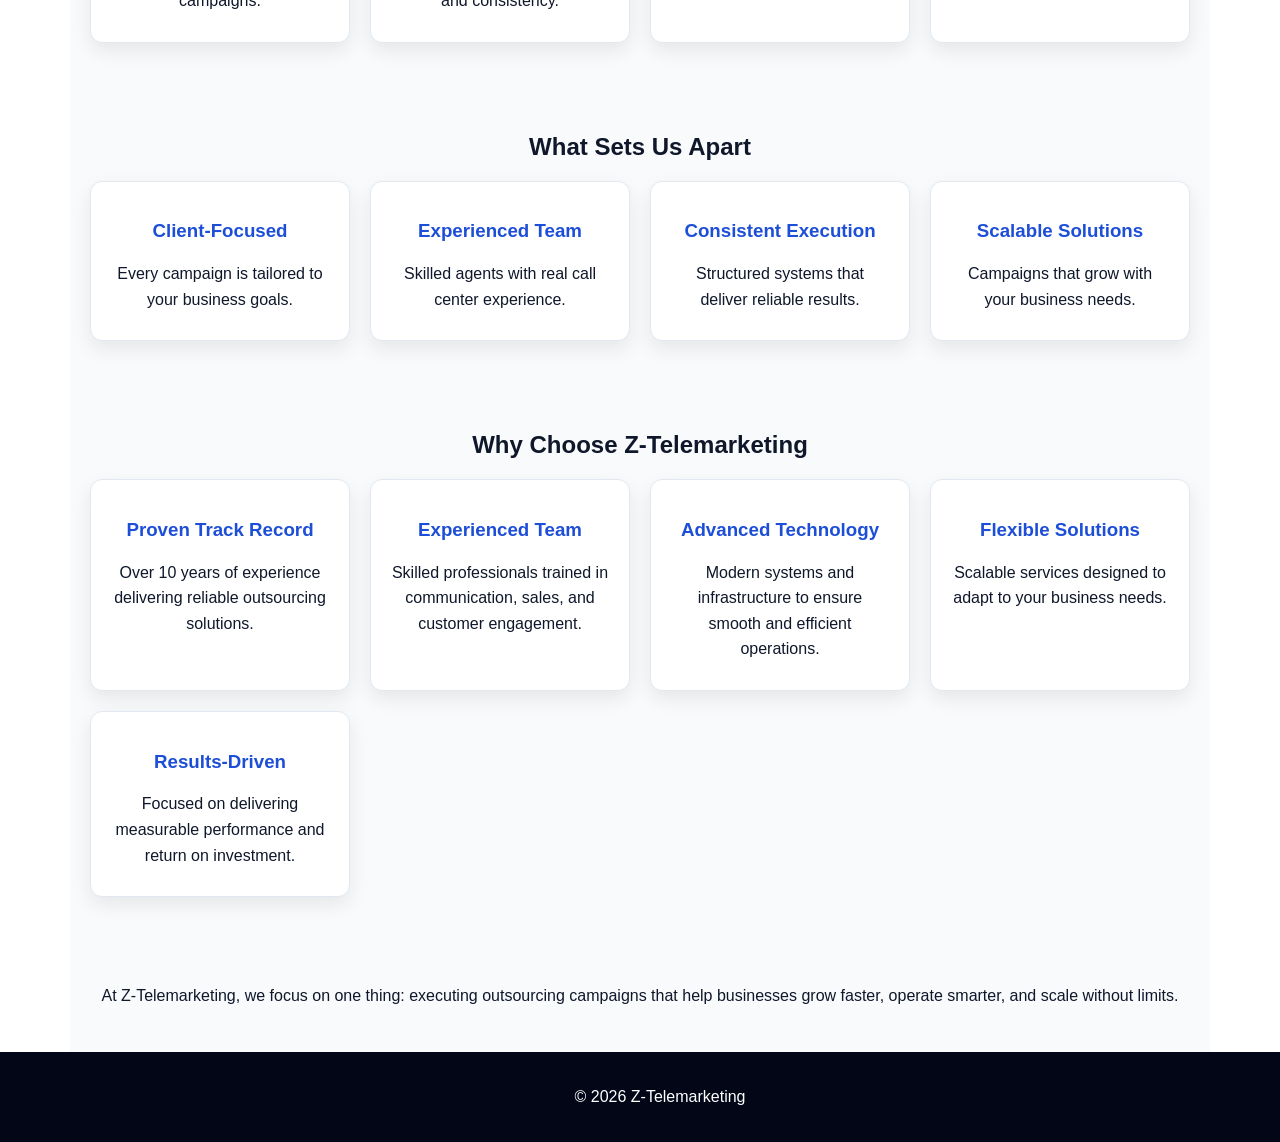
==== commit f0846f2d: "Update about.html" ====
--- a/about.html
+++ b/about.html
@@ -159,7 +159,40 @@
 </div>
 
 </section>
-
+<section class="section">
+
+<h2>Why Choose Z-Telemarketing</h2>
+
+<div class="cards">
+
+<div class="card">
+<h3>Proven Track Record</h3>
+<p>Over 10 years of experience delivering reliable outsourcing solutions.</p>
+</div>
+
+<div class="card">
+<h3>Experienced Team</h3>
+<p>Skilled professionals trained in communication, sales, and customer engagement.</p>
+</div>
+
+<div class="card">
+<h3>Advanced Technology</h3>
+<p>Modern systems and infrastructure to ensure smooth and efficient operations.</p>
+</div>
+
+<div class="card">
+<h3>Flexible Solutions</h3>
+<p>Scalable services designed to adapt to your business needs.</p>
+</div>
+
+<div class="card">
+<h3>Results-Driven</h3>
+<p>Focused on delivering measurable performance and return on investment.</p>
+</div>
+
+</div>
+
+</section>
 <!-- FINAL -->
 <section class="section final">
 
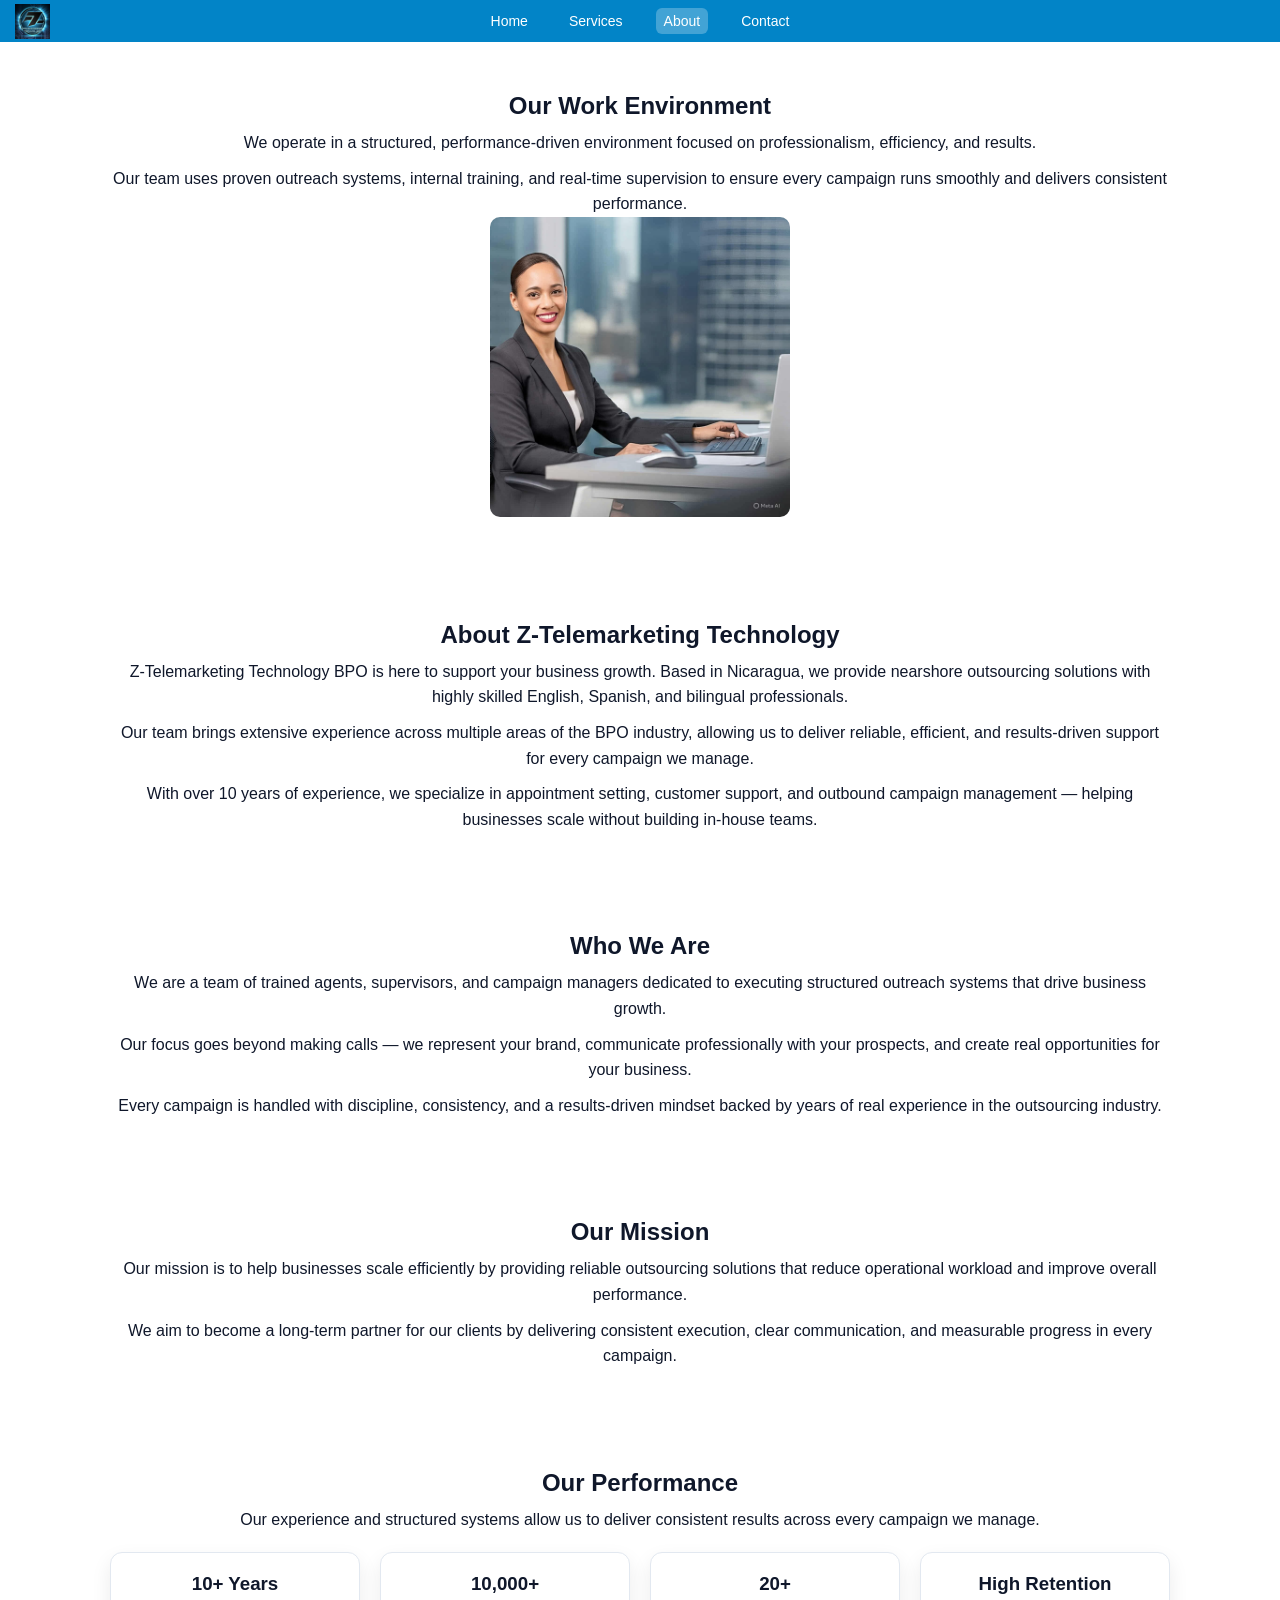
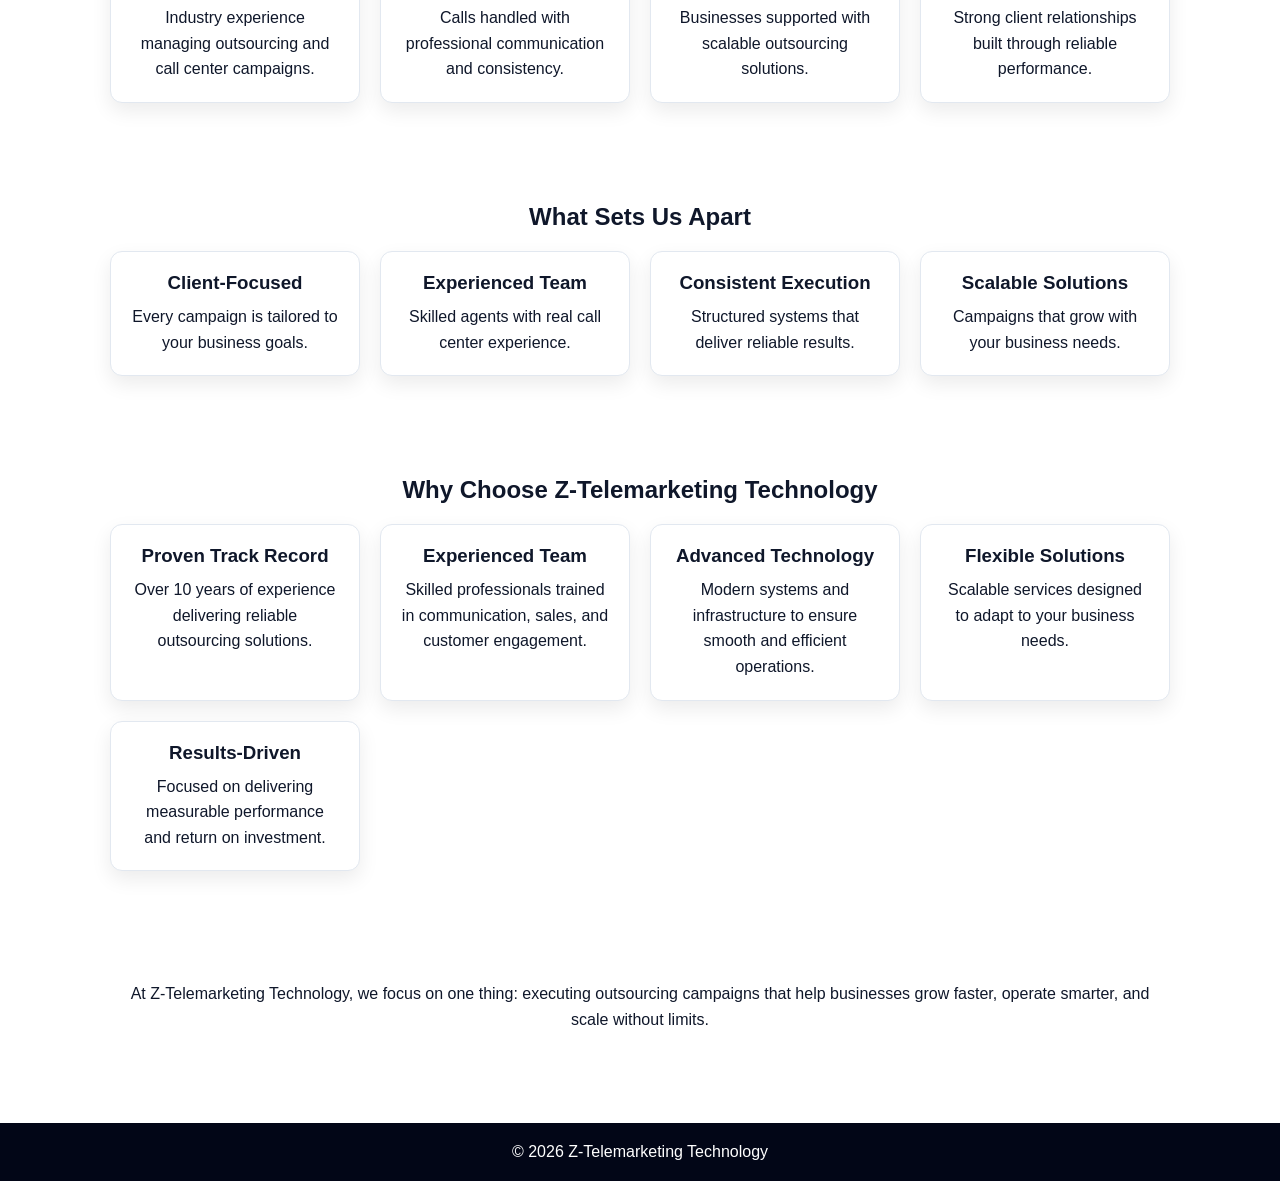
==== commit 97afeabf: "Update branding from Z-Telemarketing to Z-Telemarketing Technology" ====
--- a/about.html
+++ b/about.html
@@ -44,10 +44,10 @@
 <!-- ABOUT -->
 <section class="section" style="text-align:center;">
 
-<h2>About Z-Telemarketing</h2>
-
-<p>
-Z-Telemarketing BPO is here to support your business growth. Based in Nicaragua, we provide nearshore outsourcing solutions with highly skilled English, Spanish, and bilingual professionals.
+<h2>About Z-Telemarketing Technology</h2>
+
+<p>
+Z-Telemarketing Technology BPO is here to support your business growth. Based in Nicaragua, we provide nearshore outsourcing solutions with highly skilled English, Spanish, and bilingual professionals.
 </p>
 
 <p>
@@ -159,9 +159,10 @@
 </div>
 
 </section>
-<section class="section">
-
-<h2>Why Choose Z-Telemarketing</h2>
+    
+<section class="section">
+
+<h2>Why Choose Z-Telemarketing Technology</h2>
 
 <div class="cards">
 
@@ -197,13 +198,13 @@
 <section class="section final">
 
 <p>
-At Z-Telemarketing, we focus on one thing: executing outsourcing campaigns that help businesses grow faster, operate smarter, and scale without limits.
+At Z-Telemarketing Technology, we focus on one thing: executing outsourcing campaigns that help businesses grow faster, operate smarter, and scale without limits.
 </p>
 
 </section>
 
 <footer>
-<p>© 2026 Z-Telemarketing</p>
+<p>© 2026 Z-Telemarketing Technology</p>
 </footer>
 
 <!-- NAV HIDE SCRIPT -->
--- a/style.css
+++ b/style.css
@@ -1,8 +1,18 @@
+/* RESET */
+* {
+    margin: 0;
+    padding: 0;
+    box-sizing: border-box;
+}
+
+html, body {
+    width: 100%;
+    overflow-x: hidden;
+}
+
 body {
-    margin: 0;
     font-family: Arial, sans-serif;
     background: white;
-    overflow-x: hidden;
     color: #0f172a;
 }
 
@@ -12,34 +22,35 @@
     display: flex;
     align-items: center;
     justify-content: center;
-    padding: 12px 20px;
-    position: sticky;
-    top: 0;
-    z-index: 1000;
-    transition: 0.3s;
-}
-
-/* NAV LINKS */
-.nav-links {
-    display: flex;
-    gap: 30px;
+    padding: 8px 15px;
+}
+
+/* hide on scroll */
+nav.hide {
+    transform: translateY(-100%);
 }
 
 /* LOGO */
 nav img {
     position: absolute;
-    left: 20px;
-    width: 45px;
+    left: 15px;
+    width: 35px;
 }
 
 /* LINKS */
+.nav-links {
+    display: flex;
+    gap: 25px;
+}
+
 nav a {
     color: white;
     text-decoration: none;
     font-weight: 500;
-    padding: 6px 10px;
+    padding: 5px 8px;
     border-radius: 6px;
     transition: 0.3s;
+    font-size: 14px;
 }
 
 nav a:hover {
@@ -52,11 +63,23 @@
 
 /* HERO */
 .hero {
-    color: white;
-    text-align: center;
-    padding: 60px 20px;
-    background-size: cover;
-    background-position: center;
+    background: url("ztt.png") center/cover no-repeat;
+    color: white;
+    text-align: center;
+    padding: 90px 20px;
+    position: relative;
+}
+
+.hero::before {
+    content: "";
+    position: absolute;
+    inset: 0;
+    background: rgba(0,0,0,0.5);
+}
+
+.hero * {
+    position: relative;
+    z-index: 1;
 }
 
 /* BUTTON */
@@ -68,63 +91,32 @@
     text-decoration: none;
     border-radius: 6px;
     margin-top: 15px;
-}
-
-.btn:hover {
-    background: #e2e8f0;
+    font-weight: bold;
 }
 
 /* SECTIONS */
 .section {
-    padding: 35px 20px;
-    text-align: center;
-    background: #f8fafc;
+    padding: 50px 20px;
     max-width: 1100px;
-    margin: 0 auto;
-}
-
-.section h2 {
-    margin-bottom: 8px;
-}
-
+    margin: auto;
+    text-align: center;
+}
+
+/* TEXT */
 .section p {
-    margin-bottom: 8px;
+    margin-top: 10px;
     line-height: 1.6;
 }
 
-/* FLEX */
-.flex {
-    display: flex;
-    align-items: center;
-    justify-content: space-between;
-    gap: 30px;
-    flex-wrap: wrap;
-}
-
-/* IMAGES (FIXED SIZE 🔥) */
-.section img {
-    width: 100%;
-    max-width: 320px; /* 🔥 smaller so it doesn’t look huge */
-    height: auto;
-    border-radius: 10px;
-}
-
-/* FOUNDER IMAGE CENTER FIX 🔥 */
-.founder-img {
-    display: block;
-    margin: 0 auto;
-    width: 140px;
-    border-radius: 50%;
-}
-
-/* CARDS */
+/* GRID */
 .cards {
     display: grid;
-    grid-template-columns: repeat(auto-fit, minmax(220px, 1fr));
+    grid-template-columns: repeat(auto-fit, minmax(250px, 1fr));
     gap: 20px;
     margin-top: 20px;
 }
 
+/* CARD */
 .card {
     background: white;
     padding: 20px;
@@ -139,30 +131,38 @@
     transform: translateY(-5px);
 }
 
-.card h3 {
-    color: #1d4ed8;
-}
-
-/* SERVICE CARDS */
-.service-card {
-    background: white;
-    padding: 25px 20px;
-    border-radius: 12px;
-    text-align: center;
-    box-shadow: 0 8px 25px rgba(0,0,0,0.08);
-}
-
-.icon {
-    font-size: 28px;
-    background: #e0ecff;
-    color: #2563eb;
-    width: 55px;
-    height: 55px;
+/* SPLIT */
+.split {
     display: flex;
+    flex-direction: column;
     align-items: center;
-    justify-content: center;
-    border-radius: 50%;
-    margin: auto;
+    gap: 30px;
+}
+
+/* IMAGES */
+img {
+    max-width: 100%;
+    height: auto;
+}
+
+/* ABOUT IMAGE */
+.section img {
+    max-width: 300px;
+    width: 100%;
+    border-radius: 10px;
+}
+
+/* FOUNDER */
+.founder {
+    text-align: center;
+}
+
+.founder img {
+    width: 200px;
+    border-radius: 0; /* FIXED */
+    display: block;
+    margin: 20px auto;
+    box-shadow: 0 10px 25px rgba(0,0,0,0.15);
 }
 
 /* FORM */
@@ -175,7 +175,7 @@
 form textarea {
     width: 100%;
     padding: 14px;
-    margin: 12px 0;
+    margin: 10px 0;
     border-radius: 8px;
     border: 1px solid #cbd5e1;
 }
@@ -193,45 +193,50 @@
     background: #0369a1;
 }
 
-/* FOOTER */
+#status {
+    margin-top: 15px;
+    font-weight: bold;
+    color: #16a34a; /* green success */
+}
+/* FOOTER 🔥 FULL WIDTH FIX */
 footer {
     background: #020617;
     color: white;
     text-align: center;
-    padding: 20px;
-    width: 100%;
-}
-
-/* NAV HIDE */
-.hide {
-    transform: translateY(-100%);
-}
-
-/* 🔥 MOBILE FIX */
+    padding: 20px 0;
+    margin-top: 40px;
+
+    width: 100vw;
+    position: relative;
+    left: 50%;
+    margin-left: -50vw;
+}
+
+/* MOBILE */
 @media (max-width: 768px) {
 
     nav {
-        flex-direction: column;
-        padding: 10px;
+        padding: 8px 10px;
     }
 
     nav img {
-        position: static;
-        width: 40px;
-        margin-bottom: 5px;
+        width: 28px;
     }
 
     .nav-links {
         gap: 15px;
-        flex-wrap: wrap;
-        justify-content: center;
+    }
+
+    nav a {
+        font-size: 13px;
+        padding: 4px 6px;
+    }
+
+    .hero {
+        padding: 60px 20px;
     }
 
     .section {
-        padding: 25px 15px;
-    }
-
-    .section img {
-        max-width: 250px;
-    }
-}
+        padding: 40px 15px;
+    }
+}
